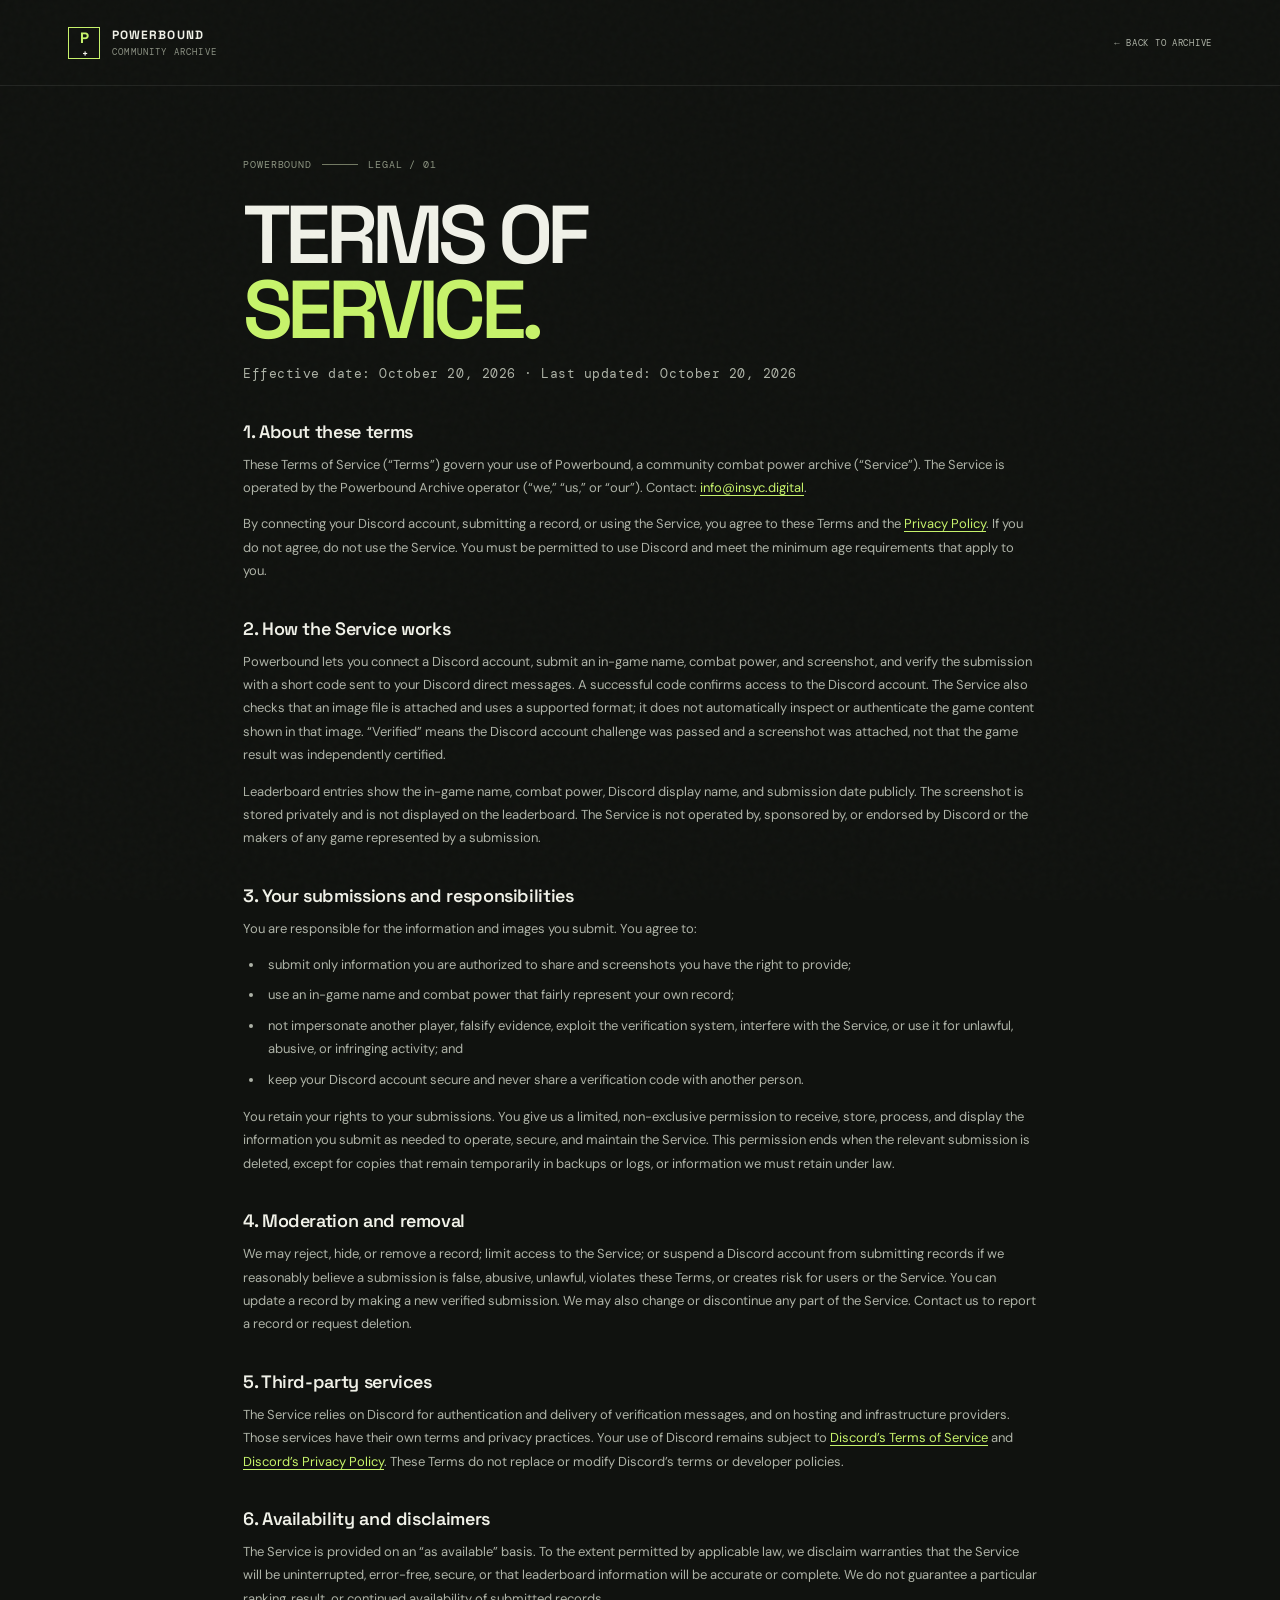
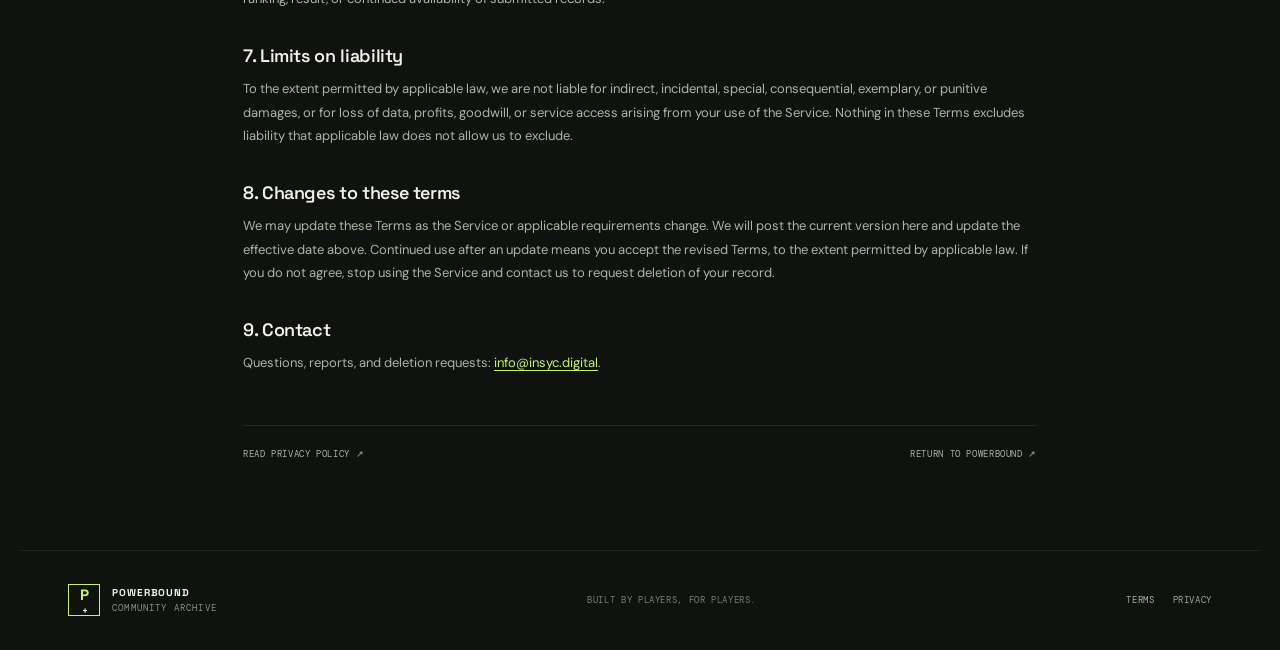
==== terms.html @ e510de58 "Add public Powerbound terms and privacy pages" ====
<!doctype html>
<html lang="en">
<head>
  <meta charset="utf-8"><meta name="viewport" content="width=device-width, initial-scale=1"><meta name="theme-color" content="#10120f">
  <meta name="description" content="Terms for using Powerbound, a community combat power archive.">
  <title>Terms of Service — Powerbound</title>
  <link rel="preconnect" href="https://fonts.googleapis.com"><link rel="preconnect" href="https://fonts.gstatic.com" crossorigin>
  <link href="https://fonts.googleapis.com/css2?family=DM+Mono:wght@400;500&family=DM+Sans:wght@400;500;600;700&family=Space+Grotesk:wght@500;600;700&display=swap" rel="stylesheet">
  <link rel="stylesheet" href="styles.css"><link rel="stylesheet" href="legal.css">
</head>
<body><div class="grain" aria-hidden="true"></div>
  <header class="topbar legal-top"><a class="brand" href="index.html"><span class="brand-mark">P<span>+</span></span><span>POWERBOUND<span class="brand-sub">COMMUNITY ARCHIVE</span></span></a><a class="text-link" href="index.html">← BACK TO ARCHIVE</a></header>
  <main class="legal-main">
    <div class="eyebrow muted">POWERBOUND <span class="eyebrow-line"></span> LEGAL / 01</div>
    <h1>TERMS OF<br><span>SERVICE.</span></h1>
    <p class="legal-meta">Effective date: October 20, 2026 · Last updated: October 20, 2026</p>
    <h2>1. About these terms</h2>
    <p>These Terms of Service (“Terms”) govern your use of Powerbound, a community combat power archive (“Service”). The Service is operated by the Powerbound Archive operator (“we,” “us,” or “our”). Contact: <a href="mailto:info@insyc.digital">info@insyc.digital</a>.</p>
    <p>By connecting your Discord account, submitting a record, or using the Service, you agree to these Terms and the <a href="privacy.html">Privacy Policy</a>. If you do not agree, do not use the Service. You must be permitted to use Discord and meet the minimum age requirements that apply to you.</p>

    <h2>2. How the Service works</h2>
    <p>Powerbound lets you connect a Discord account, submit an in-game name, combat power, and screenshot, and verify the submission with a short code sent to your Discord direct messages. A successful code confirms access to the Discord account. The Service also checks that an image file is attached and uses a supported format; it does not automatically inspect or authenticate the game content shown in that image. “Verified” means the Discord account challenge was passed and a screenshot was attached, not that the game result was independently certified.</p>
    <p>Leaderboard entries show the in-game name, combat power, Discord display name, and submission date publicly. The screenshot is stored privately and is not displayed on the leaderboard. The Service is not operated by, sponsored by, or endorsed by Discord or the makers of any game represented by a submission.</p>

    <h2>3. Your submissions and responsibilities</h2>
    <p>You are responsible for the information and images you submit. You agree to:</p>
    <ul>
      <li>submit only information you are authorized to share and screenshots you have the right to provide;</li>
      <li>use an in-game name and combat power that fairly represent your own record;</li>
      <li>not impersonate another player, falsify evidence, exploit the verification system, interfere with the Service, or use it for unlawful, abusive, or infringing activity; and</li>
      <li>keep your Discord account secure and never share a verification code with another person.</li>
    </ul>
    <p>You retain your rights to your submissions. You give us a limited, non-exclusive permission to receive, store, process, and display the information you submit as needed to operate, secure, and maintain the Service. This permission ends when the relevant submission is deleted, except for copies that remain temporarily in backups or logs, or information we must retain under law.</p>

    <h2>4. Moderation and removal</h2>
    <p>We may reject, hide, or remove a record; limit access to the Service; or suspend a Discord account from submitting records if we reasonably believe a submission is false, abusive, unlawful, violates these Terms, or creates risk for users or the Service. You can update a record by making a new verified submission. We may also change or discontinue any part of the Service. Contact us to report a record or request deletion.</p>

    <h2>5. Third-party services</h2>
    <p>The Service relies on Discord for authentication and delivery of verification messages, and on hosting and infrastructure providers. Those services have their own terms and privacy practices. Your use of Discord remains subject to <a href="https://discord.com/terms" rel="noopener">Discord’s Terms of Service</a> and <a href="https://discord.com/privacy" rel="noopener">Discord’s Privacy Policy</a>. These Terms do not replace or modify Discord’s terms or developer policies.</p>

    <h2>6. Availability and disclaimers</h2>
    <p>The Service is provided on an “as available” basis. To the extent permitted by applicable law, we disclaim warranties that the Service will be uninterrupted, error-free, secure, or that leaderboard information will be accurate or complete. We do not guarantee a particular ranking, result, or continued availability of submitted records.</p>

    <h2>7. Limits on liability</h2>
    <p>To the extent permitted by applicable law, we are not liable for indirect, incidental, special, consequential, exemplary, or punitive damages, or for loss of data, profits, goodwill, or service access arising from your use of the Service. Nothing in these Terms excludes liability that applicable law does not allow us to exclude.</p>

    <h2>8. Changes to these terms</h2>
    <p>We may update these Terms as the Service or applicable requirements change. We will post the current version here and update the effective date above. Continued use after an update means you accept the revised Terms, to the extent permitted by applicable law. If you do not agree, stop using the Service and contact us to request deletion of your record.</p>

    <h2>9. Contact</h2>
    <p>Questions, reports, and deletion requests: <a href="mailto:info@insyc.digital">info@insyc.digital</a>.</p>
    <div class="legal-end"><a class="text-link" href="privacy.html">READ PRIVACY POLICY ↗</a><a class="text-link" href="index.html">RETURN TO POWERBOUND ↗</a></div>
  </main>
  <footer><a class="brand footer-brand" href="index.html"><span class="brand-mark">P<span>+</span></span><span>POWERBOUND<span class="brand-sub">COMMUNITY ARCHIVE</span></span></a><span>BUILT BY PLAYERS, FOR PLAYERS.</span><div class="footer-legal"><a href="terms.html">TERMS</a><a href="privacy.html">PRIVACY</a></div></footer>
</body></html>
---- styles.css ----
:root{--bg:#10120f;--panel:#171a16;--panel2:#1c201b;--line:#30352d;--muted:#8c9284;--cream:#f0f1e8;--lime:#c7f36b;--lime2:#a6d84f;--mono:'DM Mono',monospace;--display:'Space Grotesk',sans-serif;--body:'DM Sans',sans-serif}*{box-sizing:border-box}html{scroll-behavior:smooth}body{margin:0;background:var(--bg);color:var(--cream);font-family:var(--body);font-size:14px}.grain{position:fixed;inset:0;pointer-events:none;z-index:10;opacity:.035;background-image:url("data:image/svg+xml,%3Csvg viewBox='0 0 180 180' xmlns='http://www.w3.org/2000/svg'%3E%3Cfilter id='n'%3E%3CfeTurbulence type='fractalNoise' baseFrequency='.88' numOctaves='3' stitchTiles='stitch'/%3E%3C/filter%3E%3Crect width='100%25' height='100%25' filter='url(%23n)' opacity='.6'/%3E%3C/svg%3E")}.topbar,main,footer{max-width:1240px;margin:auto}.topbar{height:86px;padding:0 48px;display:flex;align-items:center;justify-content:space-between;border-bottom:1px solid #ffffff14}.brand{display:flex;align-items:center;gap:12px;text-decoration:none;color:var(--cream);font:700 12px var(--display);letter-spacing:.09em}.brand-mark{width:32px;height:32px;display:grid;place-items:center;border:1px solid var(--lime);color:var(--lime);font:700 15px var(--display);letter-spacing:-.1em}.brand-mark span,.stats-mark span{color:var(--cream);font-size:10px}.brand-sub{display:block;margin-top:3px;font:9px var(--mono);letter-spacing:.13em;color:var(--muted)}nav{display:flex;gap:38px;margin-left:10%;}nav a,.text-link{color:#aeb3a7;text-decoration:none;font-size:12px;transition:color .2s}nav a:hover,.text-link:hover{color:var(--lime)}button{font:inherit;cursor:pointer}.discord-button{display:flex;align-items:center;gap:10px;background:transparent;border:1px solid #454a3f;color:var(--cream);padding:11px 15px;font-size:11px;transition:.2s}.discord-button:hover{border-color:var(--lime);color:var(--lime)}.discord-button svg{width:17px;height:17px}.hero{min-height:555px;padding:86px 48px 76px;display:grid;grid-template-columns:1.08fr .92fr;position:relative;overflow:hidden;border-bottom:1px solid #ffffff14}.hero-copy{position:relative;z-index:2}.eyebrow{display:flex;align-items:center;gap:10px;color:var(--lime);font:10px var(--mono);letter-spacing:.09em}.eyebrow-line{display:inline-block;width:36px;height:1px;background:#737a63}.live-dot,.tag-dot{width:7px;height:7px;border-radius:50%;background:var(--lime);box-shadow:0 0 12px #c7f36b8c;display:inline-block}.hero h1{font:600 clamp(56px,7.5vw,96px)/.91 var(--display);letter-spacing:-.075em;margin:31px 0 25px}.hero h1>span,.how h2 span{color:var(--lime)}.hero-text{max-width:400px;color:#a5aa9d;font-size:14px;line-height:1.75;margin-bottom:31px}.hero-actions{display:flex;align-items:center;gap:28px}.primary-button,.secondary-button{background:var(--lime);border:1px solid var(--lime);color:#141710;padding:14px 17px;font:600 12px var(--body);transition:.2s}.primary-button:hover,.secondary-button:hover{background:#ddffa0;border-color:#ddffa0;transform:translateY(-1px)}.primary-button span,.secondary-button span{margin-left:25px;font-size:17px}.text-link span{color:var(--lime);margin-left:7px}.hero-note{margin-top:40px;font:9px var(--mono);letter-spacing:.08em;color:#a1a797}.shield{color:var(--lime);font-size:14px;vertical-align:-1px;margin-right:6px}.note-divider{padding:0 8px;color:#61685b}.hero-art{position:relative;min-height:370px;display:grid;place-items:center;margin-top:-5px}.orbit{position:absolute;left:50%;top:50%;border:1px solid #c7f36b1a;border-radius:50%;transform:translate(-50%,-50%)}.orbit-one{width:255px;height:255px}.orbit-two{width:370px;height:370px;border-style:dashed;animation:rotate 70s linear infinite}.orbit-three{width:475px;height:475px;border-color:#ffffff0b}@keyframes rotate{to{transform:translate(-50%,-50%) rotate(360deg)}}.power-core{position:relative;z-index:1;width:213px;height:213px;border:1px solid #c7f36b5c;border-radius:50%;background:radial-gradient(circle,#22291b 0,#151812 72%);box-shadow:0 0 65px #a1d34617, inset 0 0 35px #a1d3460d;display:flex;align-items:center;justify-content:center;flex-direction:column;text-align:center}.core-kicker,.core-label{font:9px var(--mono);letter-spacing:.12em;color:#a9b29a}.core-value{font:600 74px/.95 var(--display);color:var(--lime);letter-spacing:-.08em}.core-rule{width:34px;height:1px;background:var(--lime);margin:11px 0}.core-label{line-height:1.65;font-size:8px}.float-tag{position:absolute;z-index:2;border:1px solid #4b5141;background:#171a15;padding:11px 13px;font:9px var(--mono);letter-spacing:.04em;color:#a7ad9f;display:flex;align-items:center;gap:9px}.float-tag b{color:var(--lime);font-weight:400}.tag-top{top:51px;right:0}.tag-bottom{bottom:56px;left:0}.tag-icon{font-size:23px;color:var(--lime)}.art-coordinates{position:absolute;right:0;bottom:3px;color:#71796a;font:9px/1.7 var(--mono);text-align:right;letter-spacing:.08em}.spark{position:absolute;width:23px;color:var(--lime);top:93px;left:12%}.stats{height:118px;border-bottom:1px solid #ffffff14;display:grid;grid-template-columns:1fr 1fr 1fr auto;align-items:center;padding:0 48px;gap:30px}.stats>div:not(.stats-mark){display:flex;flex-direction:column;gap:10px}.stat-label{font:9px var(--mono);letter-spacing:.1em;color:#858c7b}.stats strong{font:600 23px var(--display);letter-spacing:-.04em}.stats-mark{font:700 30px var(--display);color:var(--lime)}.rankings{padding:93px 48px 82px}.section-heading{display:flex;justify-content:space-between;align-items:end;margin-bottom:32px}.muted{color:#8c9481}.section-heading h2,.how h2,.modal h2{font:600 43px/.97 var(--display);letter-spacing:-.055em;margin:17px 0 0}.accent{color:var(--lime)}.all-link{margin-bottom:7px}.table-wrap{border:1px solid var(--line);background:#141713}.table-head,.record-row{display:grid;grid-template-columns:1.7fr 1.05fr 1fr .7fr;align-items:center}.table-head{padding:15px 22px;border-bottom:1px solid var(--line);font:9px var(--mono);letter-spacing:.08em;color:#858c7b}.record-row{min-height:69px;padding:10px 22px;border-bottom:1px solid #ffffff0d}.record-row:last-child{border:0}.player-cell{display:flex;align-items:center;gap:13px}.rank-no{font:11px var(--mono);color:#858c7b;width:22px}.avatar{width:31px;height:31px;background:#293021;color:var(--lime);display:grid;place-items:center;font:600 12px var(--display)}.player-name{font-weight:600;font-size:12px}.player-discord{font:9px var(--mono);color:#818778;margin-top:3px}.power-cell{font:600 15px var(--display);letter-spacing:-.02em}.record-date{font:10px var(--mono);color:#92988a}.verified{font:9px var(--mono);letter-spacing:.04em;color:var(--lime);display:flex;align-items:center;gap:7px}.verified span{font-size:13px}.empty-state{height:205px;display:flex;align-items:center;justify-content:center;flex-direction:column;gap:10px;text-align:center}.empty-symbol{color:var(--lime);font-size:23px}.empty-state strong{font:500 11px var(--mono);letter-spacing:.1em}.empty-state>span:last-of-type{color:#838a7c;font-size:11px}.empty-state button{margin-top:7px;background:none;border:0;color:var(--lime);font:11px var(--body)}.empty-state button span{font-size:16px;margin-left:7px}.table-foot{padding:13px 3px;display:flex;justify-content:space-between;font:9px var(--mono);letter-spacing:.06em;color:#788071}.table-foot>span:last-child{display:flex;gap:8px;align-items:center}.table-foot .live-dot{width:6px;height:6px}.how{padding:80px 48px 96px;background:#151814;border-top:1px solid #ffffff12;display:grid;grid-template-columns:.85fr 1.15fr;gap:54px}.how h2{font-size:51px;line-height:.98;margin-top:22px}.steps{display:grid;grid-template-columns:repeat(3,1fr);gap:23px;padding-top:5px}.steps article{position:relative;border-top:1px solid #444a3d;padding-top:22px}.step-no{position:absolute;right:0;top:19px;color:#747c6c;font:9px var(--mono)}.step-icon{color:var(--lime);font-size:22px}.steps h3{font:600 11px var(--display);letter-spacing:.04em;margin:21px 0 10px}.steps p{font-size:11px;line-height:1.7;color:#969d8e;margin:0;max-width:175px}footer{min-height:100px;padding:22px 48px;display:flex;align-items:center;justify-content:space-between;border-top:1px solid #ffffff12;color:#778071;font:9px var(--mono);letter-spacing:.07em}footer a:last-child{color:#9fa695;text-decoration:none}.footer-brand{font-size:10px}dialog{border:1px solid #484e40;background:#151814;color:var(--cream);padding:0;width:min(530px,calc(100vw - 30px));max-height:92vh;overflow:auto}dialog::backdrop{background:#080a08d9;backdrop-filter:blur(4px)}.modal-close-form{position:sticky;top:10px;height:0;z-index:2}.modal-close{float:right;margin:12px 13px 0 0;width:32px;height:32px;background:#22271e;border:1px solid #444b3d;color:var(--cream);font-size:21px}.modal-content{padding:40px 42px 34px}.modal h2{font-size:42px;margin:18px 0 22px}.modal h2 span{color:var(--lime)}.auth-status{display:flex;align-items:center;gap:8px;padding:12px 13px;background:#1d211a;border:1px solid #363c30;color:#a9b09e;font-size:11px;margin-bottom:24px}.status-dot{width:7px;height:7px;border-radius:50%;background:#7d8475}.auth-status.connected .status-dot{background:var(--lime);box-shadow:0 0 10px #c7f36b80}.inline-login{margin-left:auto;background:none;border:0;color:var(--lime);font-size:11px}.auth-status.connected .inline-login{display:none}#record-form>label:not(.upload-box){display:block;font:9px var(--mono);letter-spacing:.07em;color:#bdc2b5;margin:17px 0 8px}#record-form>label span{float:right;color:#778071;font-size:8px}#record-form>input{width:100%;height:43px;background:#10120f;border:1px solid #34392f;padding:0 12px;color:var(--cream);font:12px var(--body);outline:none}#record-form>input:focus,#code:focus{border-color:var(--lime)}.upload-box{height:86px;border:1px dashed #515847;background:#191d17;display:flex;align-items:center;gap:13px;padding:13px;cursor:pointer;color:#9ea595;font-size:10px;line-height:1.7}.upload-box:hover{border-color:var(--lime)}.upload-box input{position:absolute;width:1px;height:1px;opacity:0}.upload-box b{color:var(--cream);font-weight:500}.upload-box small{color:#7f8775}.upload-icon{width:34px;height:34px;display:grid;place-items:center;color:var(--lime);border:1px solid #4a5340;font-size:18px}.verify-row{display:grid;grid-template-columns:1.2fr 1fr;gap:10px;margin-top:18px}.secondary-button{background:#22271e;border-color:#424a39;color:var(--cream);padding:11px 12px;font-size:10px}.secondary-button:hover{background:#2a3123;color:var(--lime);border-color:var(--lime)}.secondary-button span{margin-left:8px}.code-input-wrap input{height:100%;width:100%;min-height:42px;text-align:center;letter-spacing:.35em;font:14px var(--mono);background:#10120f;border:1px solid #34392f;color:var(--cream);outline:none}.form-hint,.privacy-copy{font-size:9px;color:#838a7c;line-height:1.6}.form-hint{margin:10px 0 15px}.submit-record{width:100%;display:flex;justify-content:space-between;align-items:center}.submit-record:disabled{opacity:.45;cursor:not-allowed;transform:none}.form-message{font-size:11px;line-height:1.5;margin-top:12px;color:var(--lime)}.form-message.error{color:#ff9c86}.privacy-copy{padding-top:12px;border-top:1px solid #ffffff12;margin:16px 0 0}.dragging .upload-box{border-color:var(--lime);background:#20271a}@media(max-width:780px){.topbar{padding:0 22px;height:72px}nav{display:none}.hero{padding:65px 22px 45px;grid-template-columns:1fr;min-height:0}.hero h1{font-size:clamp(59px,14vw,88px)}.hero-art{min-height:330px;margin-top:35px}.orbit-one{width:215px;height:215px}.orbit-two{width:305px;height:305px}.orbit-three{width:380px;height:380px}.power-core{width:175px;height:175px}.core-value{font-size:59px}.tag-top{right:0;top:20px}.tag-bottom{bottom:35px;left:0}.stats{padding:25px 22px;height:auto;grid-template-columns:1fr 1fr;gap:25px}.stats-mark{display:none}.rankings{padding:68px 22px}.section-heading h2{font-size:35px}.table-head,.record-row{grid-template-columns:1.4fr 1fr .75fr}.table-head span:last-child,.record-row>.verified{display:none}.table-head{padding:13px 12px;font-size:8px}.record-row{padding:10px 12px}.record-date{font-size:9px}.how{padding:65px 22px;grid-template-columns:1fr;gap:37px}.how h2{font-size:44px}.steps{gap:14px}.steps p{font-size:10px}footer{padding:20px 22px;gap:12px;flex-wrap:wrap}footer>span{display:none}.modal-content{padding:37px 24px 27px}}@media(max-width:430px){.discord-button{padding:10px}.discord-button span{font-size:0}.discord-button svg{width:18px}.hero-actions{gap:16px}.hero-actions .text-link{font-size:10px}.hero-note{font-size:8px}.section-heading{align-items:start}.all-link{font-size:10px}.table-head,.record-row{grid-template-columns:1.4fr .95fr .75fr}.avatar{width:27px;height:27px}.player-cell{gap:8px}.power-cell{font-size:13px}.steps{grid-template-columns:1fr;gap:20px}.steps article{min-height:110px}.steps p{max-width:270px}.step-icon{font-size:20px}.steps h3{margin-top:12px}.footer-brand{font-size:9px}footer a:last-child{font-size:8px}}

.legal-consent{display:flex;align-items:flex-start;gap:10px;margin:9px 0 16px;color:#a4ab9a;font-size:10px;line-height:1.6;cursor:pointer}.legal-consent input{flex:none;margin:2px 0 0;accent-color:#c7f36b}.legal-consent a{color:var(--lime);text-underline-offset:2px}.footer-legal{display:flex;gap:16px}.footer-legal a{color:#aab09f;text-decoration:none;font:9px var(--mono);letter-spacing:.07em}.footer-legal a:hover{color:var(--lime)}@media(max-width:600px){.footer-legal{order:3;width:100%;padding-top:12px;border-top:1px solid #ffffff12}}
---- legal.css ----
.legal-top{max-width:none;padding-left:max(24px,calc((100vw - 1144px)/2));padding-right:max(24px,calc((100vw - 1144px)/2))}.legal-top>.text-link{font:9px var(--mono);letter-spacing:.08em}.legal-main{max-width:850px;padding:72px 28px 90px}.legal-main h1{font:600 clamp(54px,8vw,82px)/.91 var(--display);letter-spacing:-.07em;margin:27px 0 15px}.legal-main h1 span{color:var(--lime)}.legal-meta{font:10px var(--mono);color:#92998a;letter-spacing:.04em;margin:0 0 28px}.legal-notice{padding:15px 17px;margin-bottom:37px;background:#191d16;border:1px solid #454c3c;color:#aeb5a1;font-size:11px;line-height:1.7}.legal-notice strong{color:var(--lime);font:10px var(--mono);letter-spacing:.08em}.legal-notice code{font:10px var(--mono);color:#f0b18f}.legal-main h2{font:600 18px var(--display);letter-spacing:-.02em;margin:34px 0 10px;color:var(--cream)}.legal-main p,.legal-main li{font-size:13px;line-height:1.8;color:#aeb3a7}.legal-main p{margin:0 0 13px}.legal-main ul{padding-left:21px;margin:9px 0 14px}.legal-main li{padding-left:4px;margin:7px 0}.legal-main strong{color:#e8eadf}.legal-main a:not(.text-link){color:var(--lime);text-decoration:underline;text-underline-offset:3px}.legal-main code{background:#22271e;padding:2px 5px}.legal-end{border-top:1px solid #ffffff18;margin-top:50px;padding-top:22px;display:flex;justify-content:space-between;gap:18px}.legal-end .text-link{font:9px var(--mono);letter-spacing:.07em}.footer-legal{display:flex;gap:18px}.footer-legal a{color:#aab09f;text-decoration:none}.footer-legal a:hover{color:var(--lime)}@media(max-width:600px){.legal-top{height:72px}.legal-top .brand{font-size:10px}.legal-top>.text-link{font-size:8px}.legal-main{padding:54px 22px 65px}.legal-main p,.legal-main li{font-size:12px}.legal-end{flex-direction:column;gap:14px}footer{gap:15px}.footer-legal{order:3;width:100%;padding-top:12px;border-top:1px solid #ffffff12}}
.policy-index-intro{max-width:560px;margin:20px 0 32px!important}.policy-cards{display:grid;grid-template-columns:1fr 1fr;gap:14px}.policy-cards>a{display:flex;flex-direction:column;min-height:168px;padding:20px;border:1px solid var(--line);background:#151814;text-decoration:none!important;transition:border-color .2s}.policy-cards>a:hover{border-color:var(--lime)}.policy-number{font:9px var(--mono);letter-spacing:.08em;color:var(--lime)}.policy-cards strong{font:600 20px var(--display);color:var(--cream);margin:21px 0 8px}.policy-cards a>span:last-child{font-size:11px;color:#9fa696;line-height:1.6}.policy-cards b{color:var(--lime);font-size:15px;margin-left:5px}@media(max-width:560px){.policy-cards{grid-template-columns:1fr}.policy-cards>a{min-height:140px}}
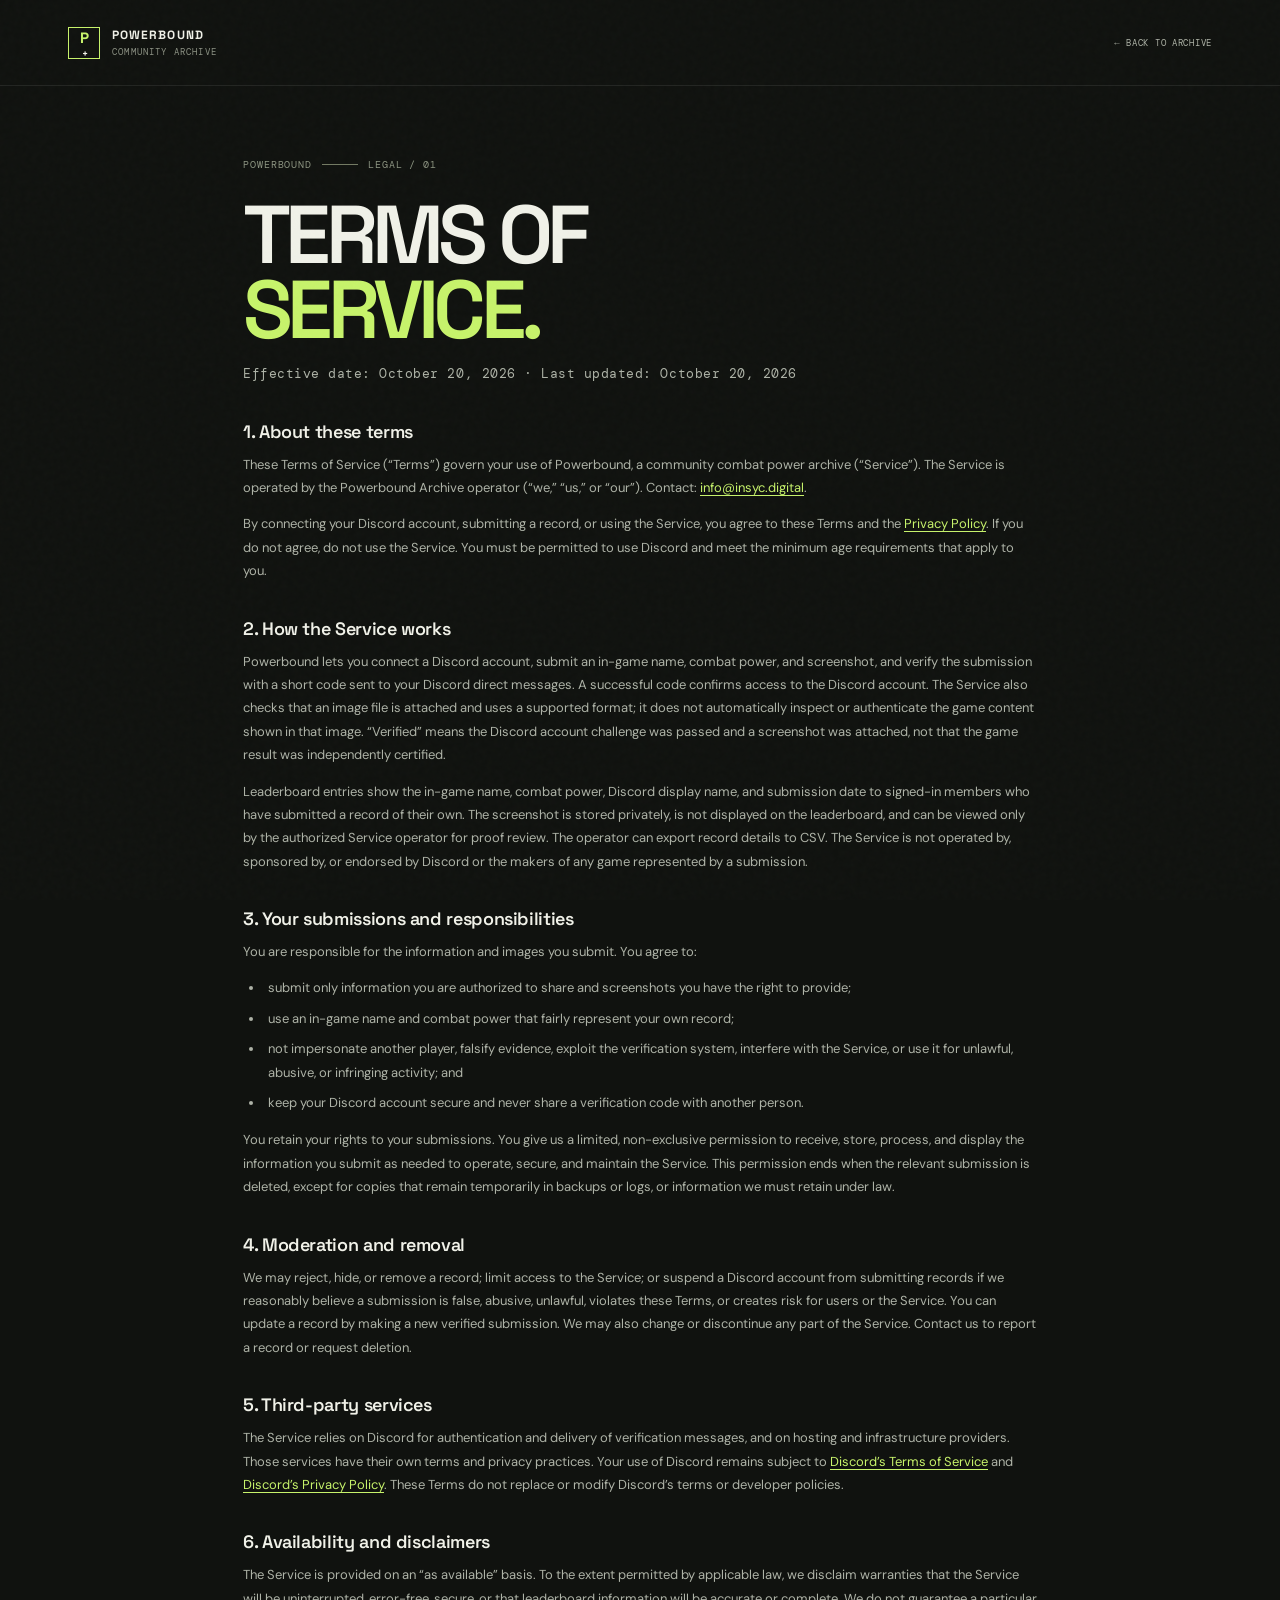
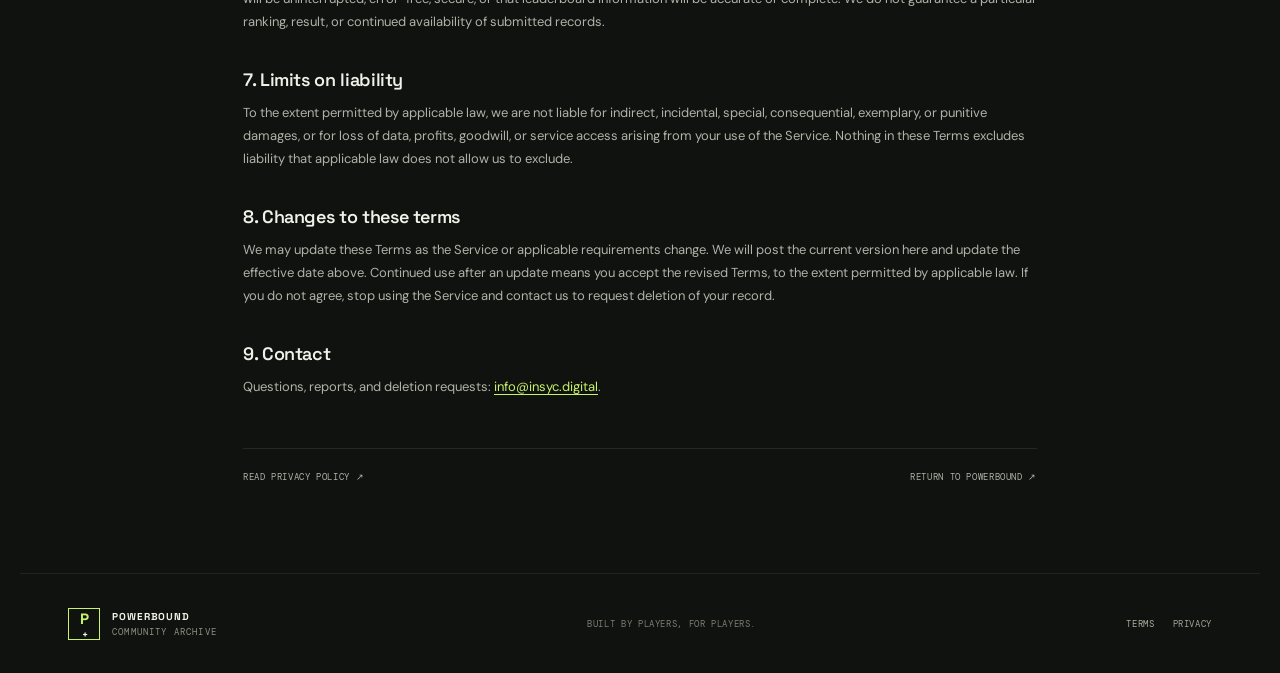
==== commit 8609fbea: "Update member leaderboard privacy terms" ====
--- a/terms.html
+++ b/terms.html
@@ -20,7 +20,7 @@
 
     <h2>2. How the Service works</h2>
     <p>Powerbound lets you connect a Discord account, submit an in-game name, combat power, and screenshot, and verify the submission with a short code sent to your Discord direct messages. A successful code confirms access to the Discord account. The Service also checks that an image file is attached and uses a supported format; it does not automatically inspect or authenticate the game content shown in that image. “Verified” means the Discord account challenge was passed and a screenshot was attached, not that the game result was independently certified.</p>
-    <p>Leaderboard entries show the in-game name, combat power, Discord display name, and submission date publicly. The screenshot is stored privately and is not displayed on the leaderboard. The Service is not operated by, sponsored by, or endorsed by Discord or the makers of any game represented by a submission.</p>
+    <p>Leaderboard entries show the in-game name, combat power, Discord display name, and submission date to signed-in members who have submitted a record of their own. The screenshot is stored privately, is not displayed on the leaderboard, and can be viewed only by the authorized Service operator for proof review. The operator can export record details to CSV. The Service is not operated by, sponsored by, or endorsed by Discord or the makers of any game represented by a submission.</p>
 
     <h2>3. Your submissions and responsibilities</h2>
     <p>You are responsible for the information and images you submit. You agree to:</p>
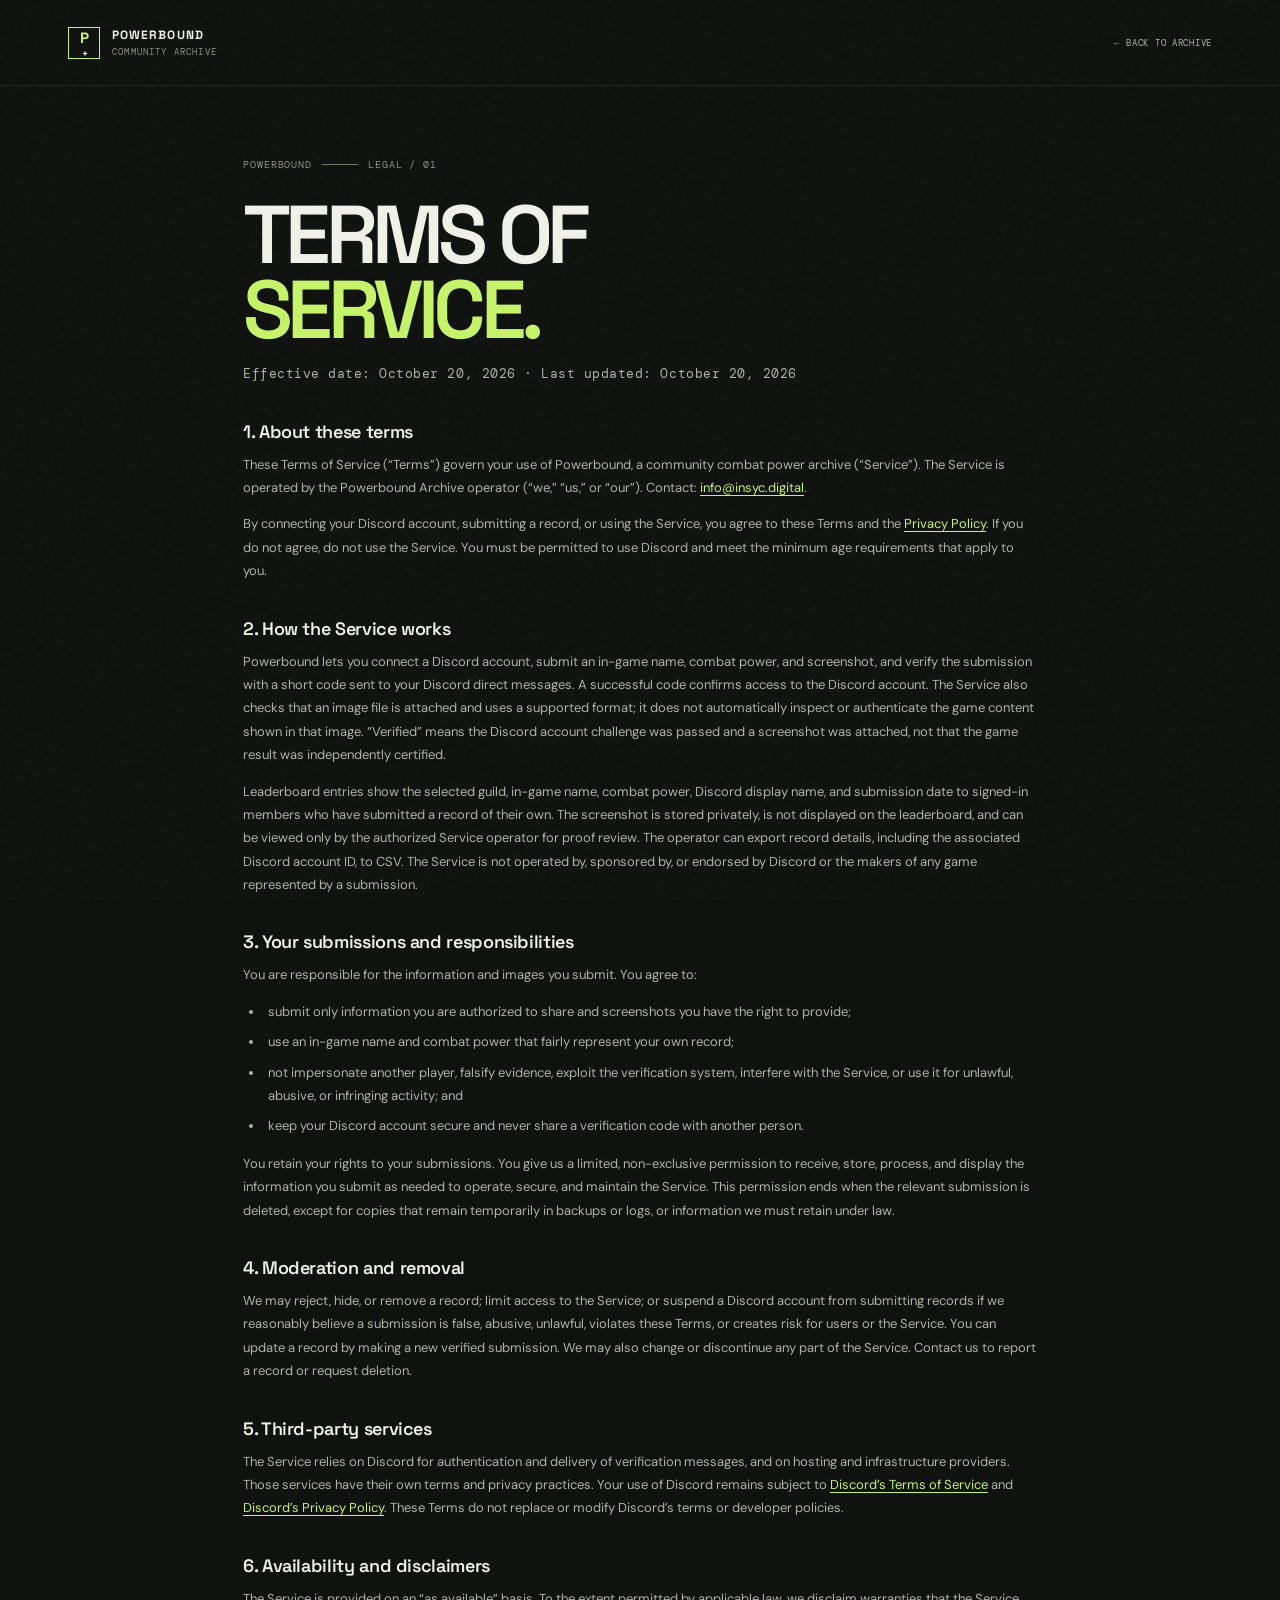
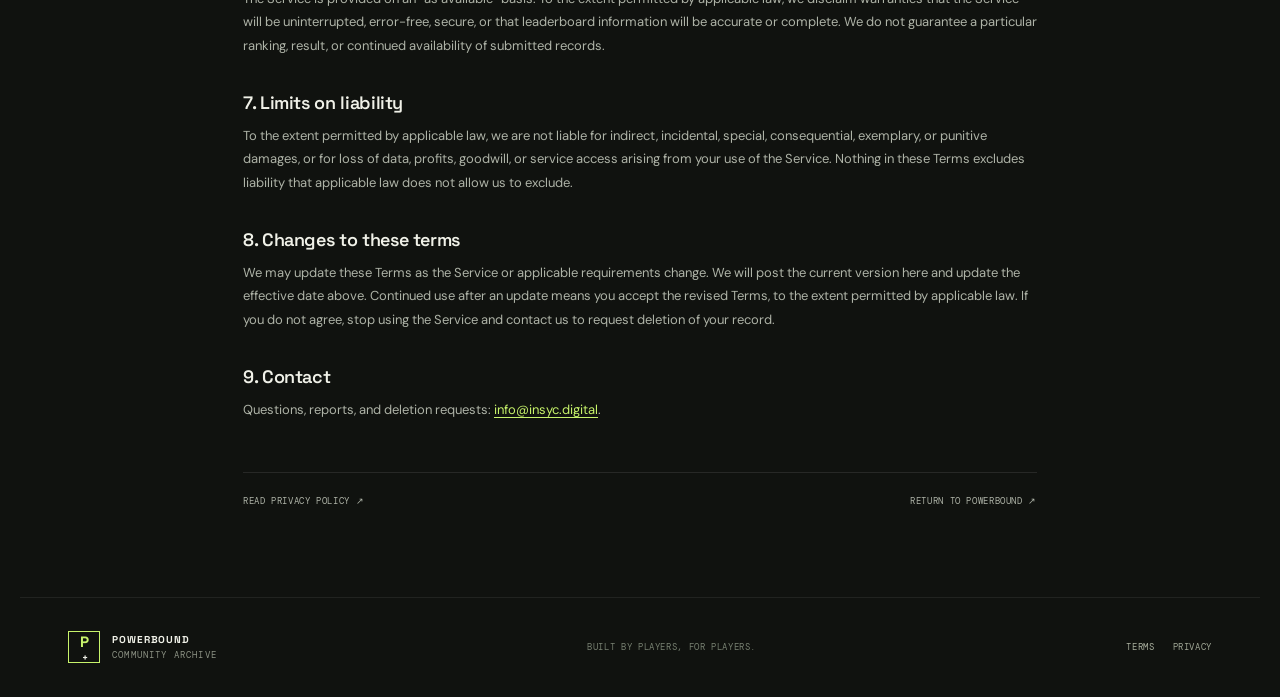
==== commit 07363185: "Document guild records and CSV fields" ====
--- a/terms.html
+++ b/terms.html
@@ -20,7 +20,7 @@
 
     <h2>2. How the Service works</h2>
     <p>Powerbound lets you connect a Discord account, submit an in-game name, combat power, and screenshot, and verify the submission with a short code sent to your Discord direct messages. A successful code confirms access to the Discord account. The Service also checks that an image file is attached and uses a supported format; it does not automatically inspect or authenticate the game content shown in that image. “Verified” means the Discord account challenge was passed and a screenshot was attached, not that the game result was independently certified.</p>
-    <p>Leaderboard entries show the in-game name, combat power, Discord display name, and submission date to signed-in members who have submitted a record of their own. The screenshot is stored privately, is not displayed on the leaderboard, and can be viewed only by the authorized Service operator for proof review. The operator can export record details to CSV. The Service is not operated by, sponsored by, or endorsed by Discord or the makers of any game represented by a submission.</p>
+    <p>Leaderboard entries show the selected guild, in-game name, combat power, Discord display name, and submission date to signed-in members who have submitted a record of their own. The screenshot is stored privately, is not displayed on the leaderboard, and can be viewed only by the authorized Service operator for proof review. The operator can export record details, including the associated Discord account ID, to CSV. The Service is not operated by, sponsored by, or endorsed by Discord or the makers of any game represented by a submission.</p>
 
     <h2>3. Your submissions and responsibilities</h2>
     <p>You are responsible for the information and images you submit. You agree to:</p>
